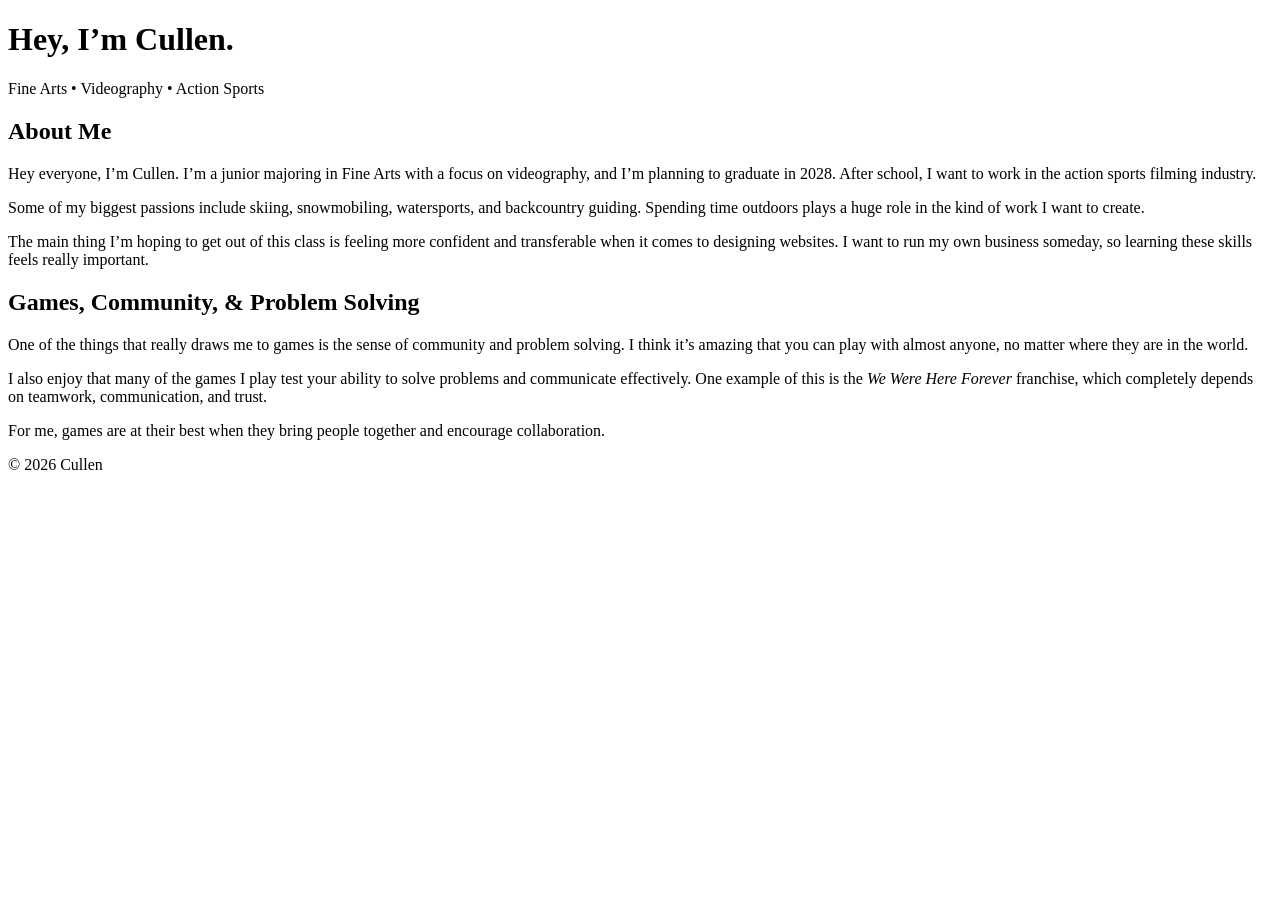
==== HW2/index.html @ 4ed56a94 "Color update" ====
<!DOCTYPE html>
<html lang="en">
<head>
  <meta charset="UTF-8">
  <meta name="viewport" content="width=device-width, initial-scale=1.0">
  <title>Cullen | Game Memory</title>
  <link rel="stylesheet" href="HW1/style.css">
</head>
<body>

  <!-- HERO SECTION -->
  <header class="hero">
    <div class="hero-text">
      <h1>Hey, I’m Cullen.</h1>
      <p>Fine Arts • Videography • Action Sports</p>
    </div>
  </header>

  <main>

    <!-- ABOUT ME -->
    <section class="about">
      <h2>About Me</h2>
      <p>
        Hey everyone, I’m Cullen. I’m a junior majoring in Fine Arts with a focus
        on videography, and I’m planning to graduate in 2028. After school,
        I want to work in the action sports filming industry.
      </p>
      <p>
        Some of my biggest passions include skiing, snowmobiling, watersports,
        and backcountry guiding. Spending time outdoors plays a huge role in
        the kind of work I want to create.
      </p>
      <p>
        The main thing I’m hoping to get out of this class is feeling more
        confident and transferable when it comes to designing websites.
        I want to run my own business someday, so learning these skills
        feels really important.
      </p>
    </section>

    <!-- GAME MEMORY -->
    <section class="memory">
      <h2>Games, Community, & Problem Solving</h2>
      <p>
        One of the things that really draws me to games is the sense of
        community and problem solving. I think it’s amazing that you can
        play with almost anyone, no matter where they are in the world.
      </p>
      <p>
        I also enjoy that many of the games I play test your ability to
        solve problems and communicate effectively. One example of this
        is the <em>We Were Here Forever</em> franchise, which completely
        depends on teamwork, communication, and trust.
      </p>
      <p>
        For me, games are at their best when they bring people together
        and encourage collaboration.
      </p>
    </section>

  </main>

  <footer>
    <p>© 2026 Cullen</p>
  </footer>

</body>
</html>
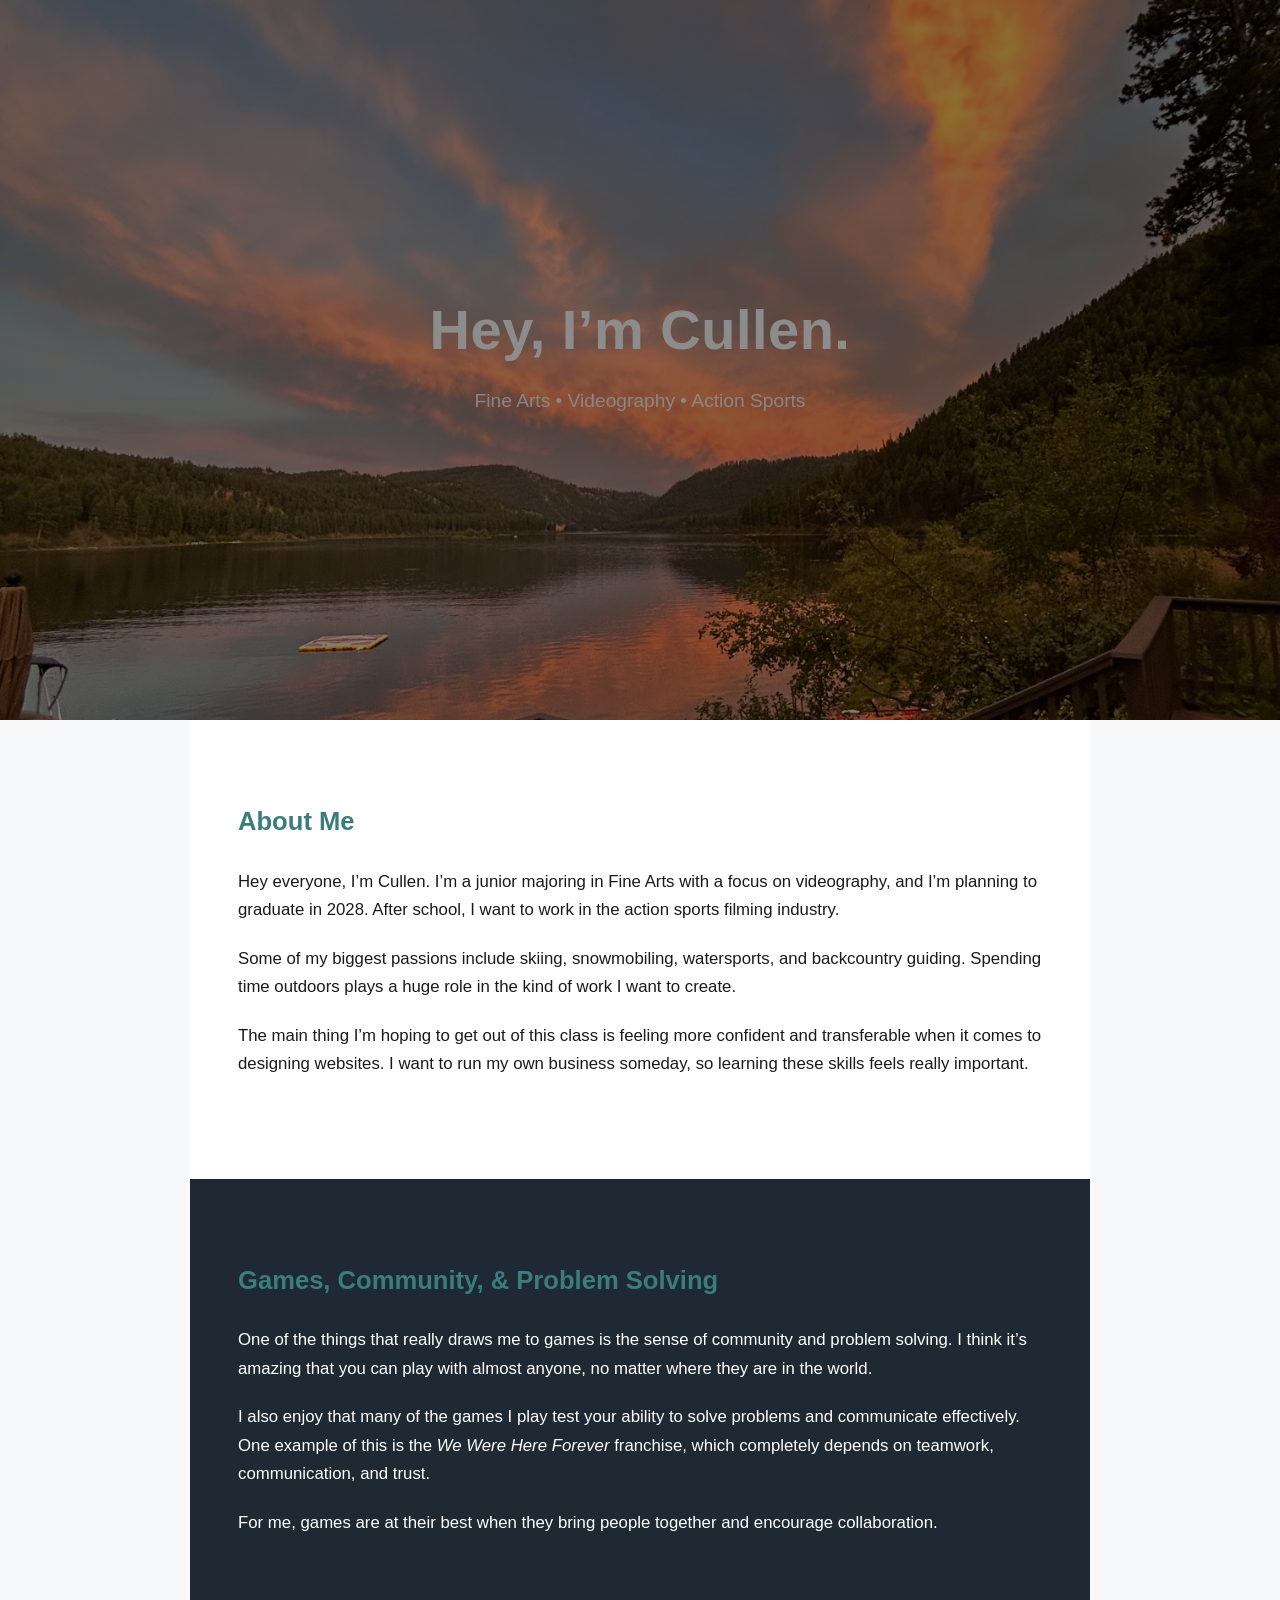
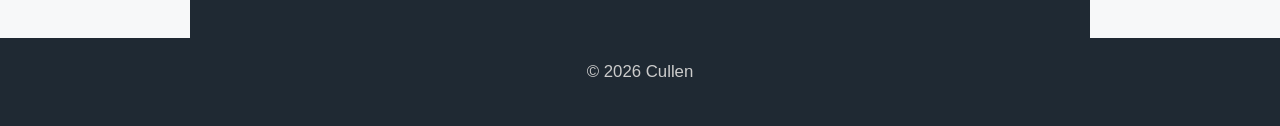
==== commit 57b43352: "image plus bug fix" ====
--- a/HW2/index.html
+++ b/HW2/index.html
@@ -4,8 +4,10 @@
   <meta charset="UTF-8">
   <meta name="viewport" content="width=device-width, initial-scale=1.0">
   <title>Cullen | Game Memory</title>
-  <link rel="stylesheet" href="HW1/style.css">
+  <!-- CSS link — correct for current folder structure -->
+  <link rel="stylesheet" href="style.css">
 </head>
+
 <body>
 
   <!-- HERO SECTION -->
@@ -18,49 +20,54 @@
 
   <main>
 
-    <!-- ABOUT ME -->
+    <!-- ABOUT ME SECTION -->
     <section class="about">
-      <h2>About Me</h2>
-      <p>
-        Hey everyone, I’m Cullen. I’m a junior majoring in Fine Arts with a focus
-        on videography, and I’m planning to graduate in 2028. After school,
-        I want to work in the action sports filming industry.
-      </p>
-      <p>
-        Some of my biggest passions include skiing, snowmobiling, watersports,
-        and backcountry guiding. Spending time outdoors plays a huge role in
-        the kind of work I want to create.
-      </p>
-      <p>
-        The main thing I’m hoping to get out of this class is feeling more
-        confident and transferable when it comes to designing websites.
-        I want to run my own business someday, so learning these skills
-        feels really important.
-      </p>
+      <div class="container">
+        <h2>About Me</h2>
+        <p>
+          Hey everyone, I’m Cullen. I’m a junior majoring in Fine Arts with a focus
+          on videography, and I’m planning to graduate in 2028. After school,
+          I want to work in the action sports filming industry.
+        </p>
+        <p>
+          Some of my biggest passions include skiing, snowmobiling, watersports,
+          and backcountry guiding. Spending time outdoors plays a huge role in
+          the kind of work I want to create.
+        </p>
+        <p>
+          The main thing I’m hoping to get out of this class is feeling more
+          confident and transferable when it comes to designing websites.
+          I want to run my own business someday, so learning these skills
+          feels really important.
+        </p>
+      </div>
     </section>
 
-    <!-- GAME MEMORY -->
+    <!-- GAME MEMORY SECTION -->
     <section class="memory">
-      <h2>Games, Community, & Problem Solving</h2>
-      <p>
-        One of the things that really draws me to games is the sense of
-        community and problem solving. I think it’s amazing that you can
-        play with almost anyone, no matter where they are in the world.
-      </p>
-      <p>
-        I also enjoy that many of the games I play test your ability to
-        solve problems and communicate effectively. One example of this
-        is the <em>We Were Here Forever</em> franchise, which completely
-        depends on teamwork, communication, and trust.
-      </p>
-      <p>
-        For me, games are at their best when they bring people together
-        and encourage collaboration.
-      </p>
+      <div class="container">
+        <h2>Games, Community, & Problem Solving</h2>
+        <p>
+          One of the things that really draws me to games is the sense of
+          community and problem solving. I think it’s amazing that you can
+          play with almost anyone, no matter where they are in the world.
+        </p>
+        <p>
+          I also enjoy that many of the games I play test your ability to
+          solve problems and communicate effectively. One example of this
+          is the <em>We Were Here Forever</em> franchise, which completely
+          depends on teamwork, communication, and trust.
+        </p>
+        <p>
+          For me, games are at their best when they bring people together
+          and encourage collaboration.
+        </p>
+      </div>
     </section>
 
   </main>
 
+  <!-- FOOTER -->
   <footer>
     <p>© 2026 Cullen</p>
   </footer>
--- a/HW2/style.css
+++ b/HW2/style.css
@@ -0,0 +1,153 @@
+/* ==========================
+   RESET / BASE STYLES
+========================== */
+* {
+  margin: 0;
+  padding: 0;
+  box-sizing: border-box;
+}
+
+:root {
+  --bg-light: #f7f8f9;
+  --bg-dark: #1f2933;
+  --accent: #3a7d7c;
+  --text-dark: #1a1a1a;
+  --text-light: #ffffff;
+}
+
+body {
+  font-family: "Helvetica Neue", Helvetica, Arial, sans-serif;
+  line-height: 1.7;
+  color: var(--text-dark);
+  background-color: var(--bg-light);
+}
+
+/* ==========================
+   HERO SECTION
+========================== */
+.hero {
+  height: 80vh;
+  background-image: url("imgs/hero.jpg");
+  background-size: cover;
+  background-position: center;
+  background-attachment: fixed; /* parallax */
+  display: flex;
+  align-items: center;
+  justify-content: center;
+  position: relative;
+}
+
+.hero::after {
+  content: "";
+  position: absolute;
+  inset: 0;
+  background: rgba(0, 0, 0, 0.45); /* overlay */
+}
+
+.hero-text {
+  position: relative;
+  color: var(--text-light);
+  text-align: center;
+  padding: 2rem;
+  border-radius: 6px;
+}
+
+.hero h1 {
+  font-size: 2.4rem;
+  letter-spacing: 0.5px;
+}
+
+.hero p {
+  margin-top: 0.5rem;
+  font-size: 1.1rem;
+  opacity: 0.9;
+}
+
+/* ==========================
+   CONTAINER FOR LAYOUT
+========================== */
+.container {
+  max-width: 900px;
+  margin: auto;
+}
+
+/* ==========================
+   SECTIONS
+========================== */
+section {
+  padding: 4rem 1.5rem;
+}
+
+.about {
+  background-color: white;
+}
+
+.memory {
+  background-color: var(--bg-dark);
+  color: var(--text-light);
+}
+
+.memory h2 {
+  color: var(--accent);
+}
+
+h2 {
+  font-size: 1.6rem;
+  margin-bottom: 1.5rem;
+  color: var(--accent);
+}
+
+p {
+  margin-bottom: 1.25rem;
+  font-size: 1rem;
+}
+
+/* ==========================
+   FOOTER
+========================== */
+footer {
+  background-color: var(--bg-dark);
+  color: #ccc;
+  text-align: center;
+  padding: 1.25rem;
+  font-size: 0.85rem;
+}
+
+/* ==========================
+   RESPONSIVE BREAKPOINTS
+========================== */
+
+/* Tablet */
+@media (min-width: 600px) {
+  .hero h1 {
+    font-size: 3rem;
+  }
+
+  section {
+    padding: 5rem 3rem;
+  }
+
+  p {
+    font-size: 1.05rem;
+  }
+}
+
+/* Desktop */
+@media (min-width: 900px) {
+  .hero h1 {
+    font-size: 3.5rem;
+  }
+
+  .hero p {
+    font-size: 1.2rem;
+  }
+
+  main {
+    max-width: 900px;
+    margin: auto;
+  }
+
+  body {
+    font-size: 1.05rem;
+  }
+}
